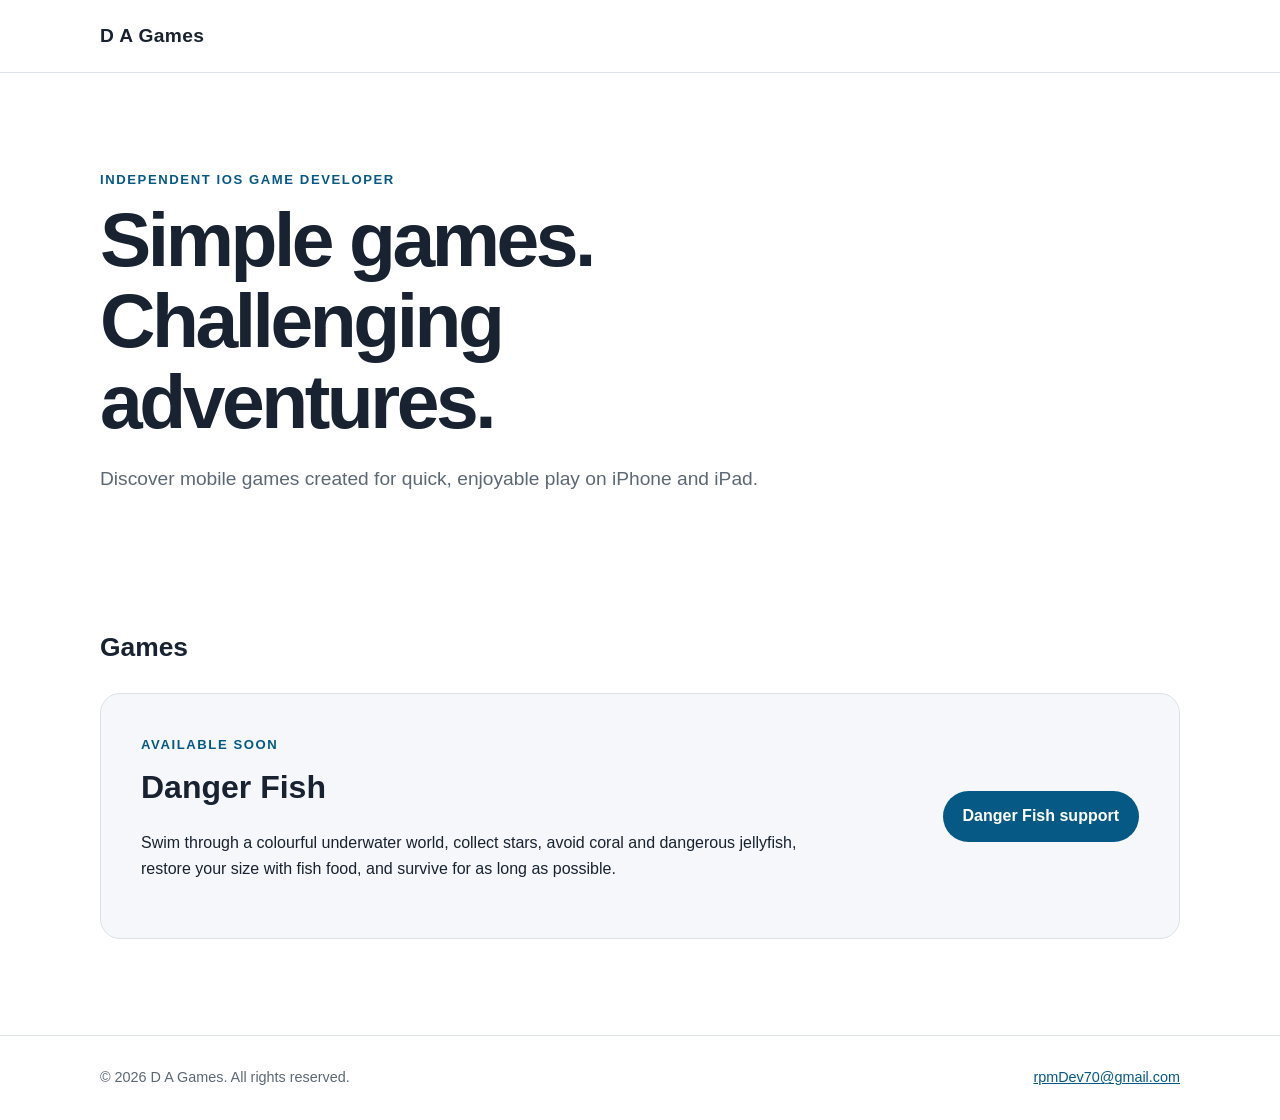
==== index.html @ 80ea8afc "Create Danger Fish support site" ====
<!doctype html>
<html lang="en-GB">
  <head>
    <meta charset="UTF-8" />
    <meta name="viewport" content="width=device-width, initial-scale=1.0" />

    <meta
      name="description"
      content="Support and information for mobile games published by D A Games."
    />

    <title>D A Games</title>

    <link rel="stylesheet" href="styles.css" />
  </head>

  <body>
    <header class="site-header">
      <div class="container">
        <a class="brand" href="index.html">D A Games</a>
      </div>
    </header>

    <main>
      <section class="hero container">
        <p class="eyebrow">Independent iOS Game Developer</p>

        <h1>Simple games. Challenging adventures.</h1>

        <p class="hero-copy">
          Discover mobile games created for quick, enjoyable play on iPhone and
          iPad.
        </p>
      </section>

      <section class="container section">
        <h2>Games</h2>

        <article class="game-card">
          <div>
            <p class="eyebrow">Available soon</p>

            <h3>Danger Fish</h3>

            <p>
              Swim through a colourful underwater world, collect stars, avoid
              coral and dangerous jellyfish, restore your size with fish food,
              and survive for as long as possible.
            </p>
          </div>

          <a class="button" href="danger-fish/index.html">
            Danger Fish support
          </a>
        </article>
      </section>
    </main>

    <footer class="site-footer">
      <div class="container footer-content">
        <p>&copy; 2026 D A Games. All rights reserved.</p>

        <a href="mailto:rpmDev70@gmail.com">rpmDev70@gmail.com</a>
      </div>
    </footer>
  </body>
</html>
---- styles.css ----
:root {
  --background: #ffffff;
  --surface: #f5f7fa;
  --text: #182230;
  --muted: #5d6875;
  --border: #dce2e8;
  --accent: #075985;
  --accent-dark: #0c4a6e;
  --content-width: 1080px;
}

* {
  box-sizing: border-box;
}

html {
  scroll-behavior: smooth;
}

body {
  margin: 0;
  background: var(--background);
  color: var(--text);
  font-family:
    -apple-system, BlinkMacSystemFont, "Segoe UI", Helvetica, Arial, sans-serif;
  font-size: 16px;
  line-height: 1.65;
}

a {
  color: var(--accent);
}

a:hover {
  color: var(--accent-dark);
}

.container {
  width: min(calc(100% - 40px), var(--content-width));
  margin-inline: auto;
}

.site-header {
  border-bottom: 1px solid var(--border);
}

.site-header .container {
  display: flex;
  align-items: center;
  min-height: 72px;
}

.brand {
  color: var(--text);
  font-size: 1.2rem;
  font-weight: 700;
  letter-spacing: 0.02em;
  text-decoration: none;
}

.hero {
  padding-block: 96px 72px;
}

.hero h1,
.page-content h1 {
  max-width: 760px;
  margin: 8px 0 20px;
  font-size: clamp(2.5rem, 7vw, 4.8rem);
  line-height: 1.06;
  letter-spacing: -0.045em;
}

.hero-copy,
.lead {
  max-width: 680px;
  color: var(--muted);
  font-size: 1.2rem;
}

.eyebrow {
  margin: 0;
  color: var(--accent);
  font-size: 0.82rem;
  font-weight: 700;
  letter-spacing: 0.12em;
  text-transform: uppercase;
}

.section {
  padding-block: 40px 96px;
}

.section h2,
.content-section h2 {
  margin-top: 0;
  font-size: 1.65rem;
}

.game-card {
  display: grid;
  grid-template-columns: 1fr auto;
  gap: 40px;
  align-items: center;
  margin-top: 24px;
  padding: 40px;
  border: 1px solid var(--border);
  border-radius: 20px;
  background: var(--surface);
}

.game-card h3 {
  margin: 5px 0 10px;
  font-size: 2rem;
}

.game-card p {
  max-width: 700px;
}

.button {
  display: inline-block;
  padding: 12px 20px;
  border-radius: 999px;
  background: var(--accent);
  color: #ffffff;
  font-weight: 700;
  text-decoration: none;
  white-space: nowrap;
}

.button:hover {
  background: var(--accent-dark);
  color: #ffffff;
}

.page-content {
  min-height: 70vh;
  padding-block: 80px 96px;
}

.content-section {
  max-width: 760px;
  margin-top: 56px;
}

.legal-content {
  max-width: 840px;
}

.legal-content p,
.content-section p {
  color: var(--muted);
}

.text-link {
  font-weight: 650;
  text-underline-offset: 3px;
}

.details-list {
  margin: 0;
}

.details-list div {
  display: grid;
  grid-template-columns: 140px 1fr;
  gap: 20px;
  padding-block: 14px;
  border-bottom: 1px solid var(--border);
}

.details-list dt {
  font-weight: 700;
}

.details-list dd {
  margin: 0;
  color: var(--muted);
}

.site-footer {
  border-top: 1px solid var(--border);
}

.footer-content {
  display: flex;
  justify-content: space-between;
  gap: 24px;
  padding-block: 30px;
  color: var(--muted);
  font-size: 0.9rem;
}

.footer-content p {
  margin: 0;
}

@media (max-width: 700px) {
  .hero {
    padding-block: 64px 48px;
  }

  .game-card {
    grid-template-columns: 1fr;
    gap: 20px;
    padding: 28px;
  }

  .button {
    justify-self: start;
  }

  .page-content {
    padding-block: 56px 72px;
  }

  .details-list div {
    grid-template-columns: 1fr;
    gap: 2px;
  }

  .footer-content {
    flex-direction: column;
    gap: 6px;
  }
}
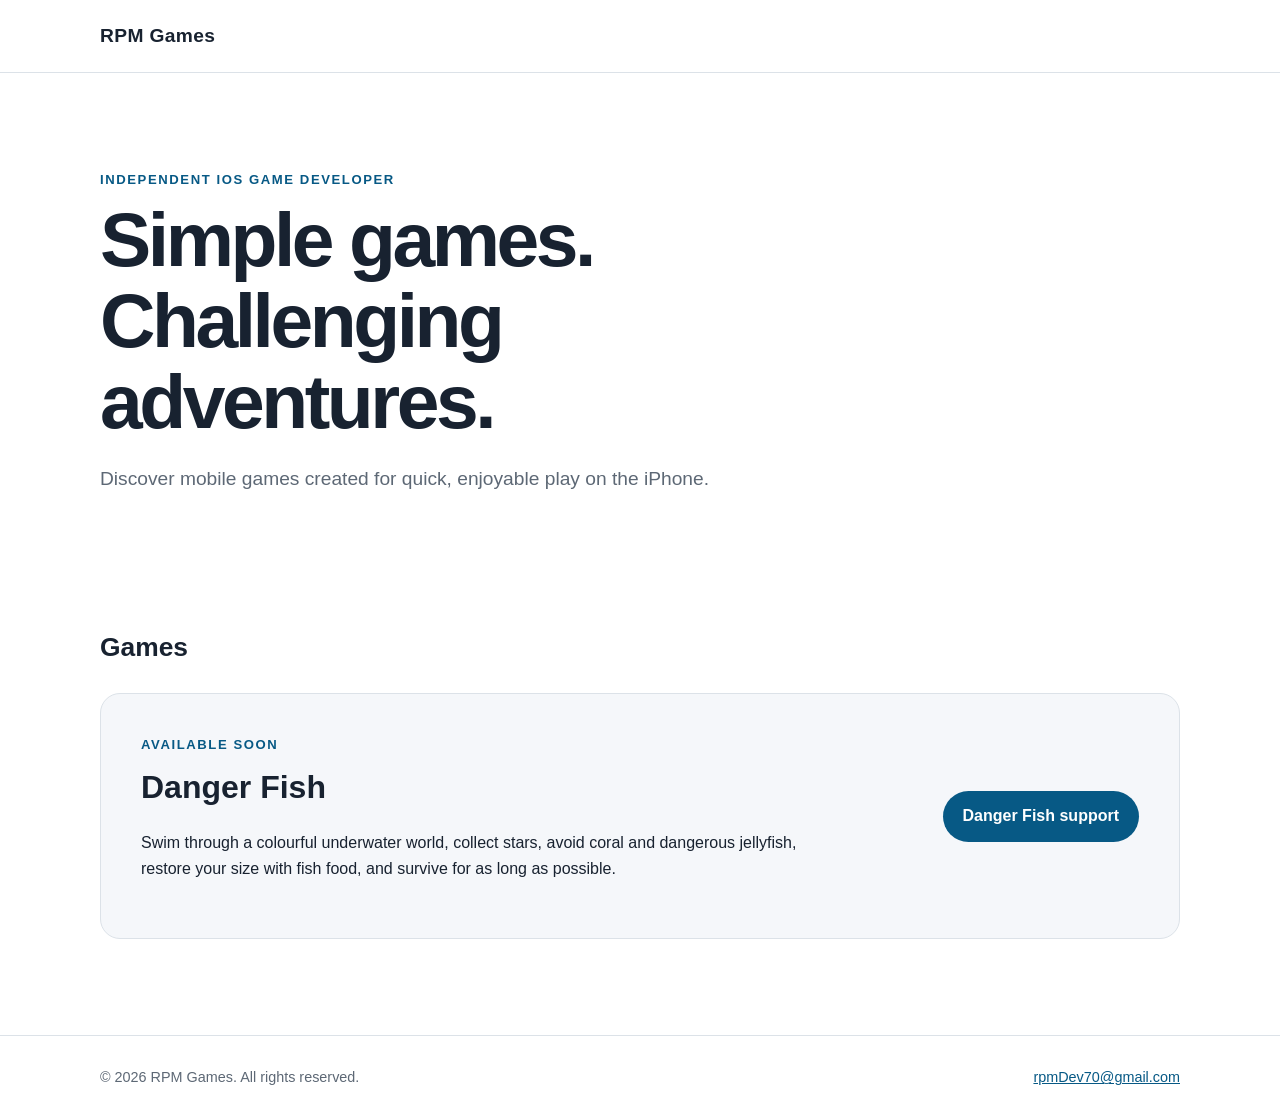
==== commit 053320ae: "RPM Games branding" ====
--- a/index.html
+++ b/index.html
@@ -6,10 +6,10 @@
 
     <meta
       name="description"
-      content="Support and information for mobile games published by D A Games."
+      content="Support and information for mobile games published by RPM Games."
     />
 
-    <title>D A Games</title>
+    <title>RPM Games</title>
 
     <link rel="stylesheet" href="styles.css" />
   </head>
@@ -17,7 +17,7 @@
   <body>
     <header class="site-header">
       <div class="container">
-        <a class="brand" href="index.html">D A Games</a>
+        <a class="brand" href="index.html">RPM Games</a>
       </div>
     </header>
 
@@ -28,8 +28,7 @@
         <h1>Simple games. Challenging adventures.</h1>
 
         <p class="hero-copy">
-          Discover mobile games created for quick, enjoyable play on iPhone and
-          iPad.
+          Discover mobile games created for quick, enjoyable play on the iPhone.
         </p>
       </section>
 
@@ -58,7 +57,7 @@
 
     <footer class="site-footer">
       <div class="container footer-content">
-        <p>&copy; 2026 D A Games. All rights reserved.</p>
+        <p>&copy; 2026 RPM Games. All rights reserved.</p>
 
         <a href="mailto:rpmDev70@gmail.com">rpmDev70@gmail.com</a>
       </div>
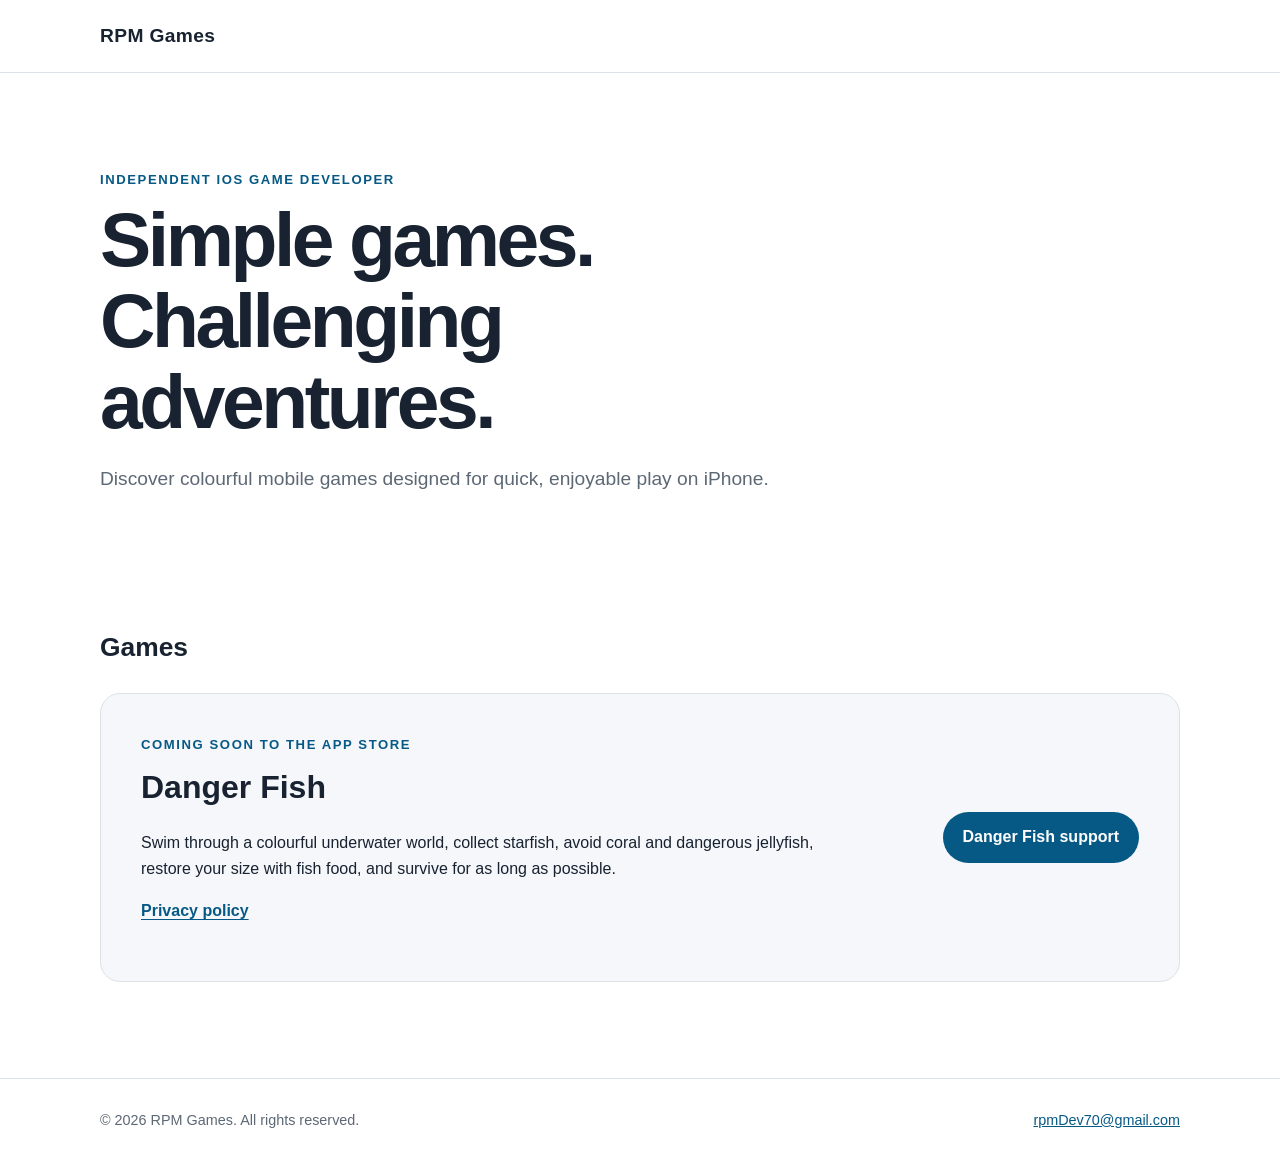
==== commit b4e935ec: "Prepare website for Danger Fish App Store release" ====
--- a/index.html
+++ b/index.html
@@ -6,7 +6,7 @@
 
     <meta
       name="description"
-      content="Support and information for mobile games published by RPM Games."
+      content="Mobile games and support information from independent iOS developer RPM Games."
     />
 
     <title>RPM Games</title>
@@ -23,12 +23,13 @@
 
     <main>
       <section class="hero container">
-        <p class="eyebrow">Independent iOS Game Developer</p>
+        <p class="eyebrow">Independent iOS game developer</p>
 
         <h1>Simple games. Challenging adventures.</h1>
 
         <p class="hero-copy">
-          Discover mobile games created for quick, enjoyable play on the iPhone.
+          Discover colourful mobile games designed for quick, enjoyable play
+          on iPhone.
         </p>
       </section>
 
@@ -37,14 +38,20 @@
 
         <article class="game-card">
           <div>
-            <p class="eyebrow">Available soon</p>
+            <p class="eyebrow">Coming soon to the App Store</p>
 
             <h3>Danger Fish</h3>
 
             <p>
-              Swim through a colourful underwater world, collect stars, avoid
-              coral and dangerous jellyfish, restore your size with fish food,
-              and survive for as long as possible.
+              Swim through a colourful underwater world, collect starfish,
+              avoid coral and dangerous jellyfish, restore your size with fish
+              food, and survive for as long as possible.
+            </p>
+
+            <p>
+              <a class="text-link" href="danger-fish/privacy.html">
+                Privacy policy
+              </a>
             </p>
           </div>
 
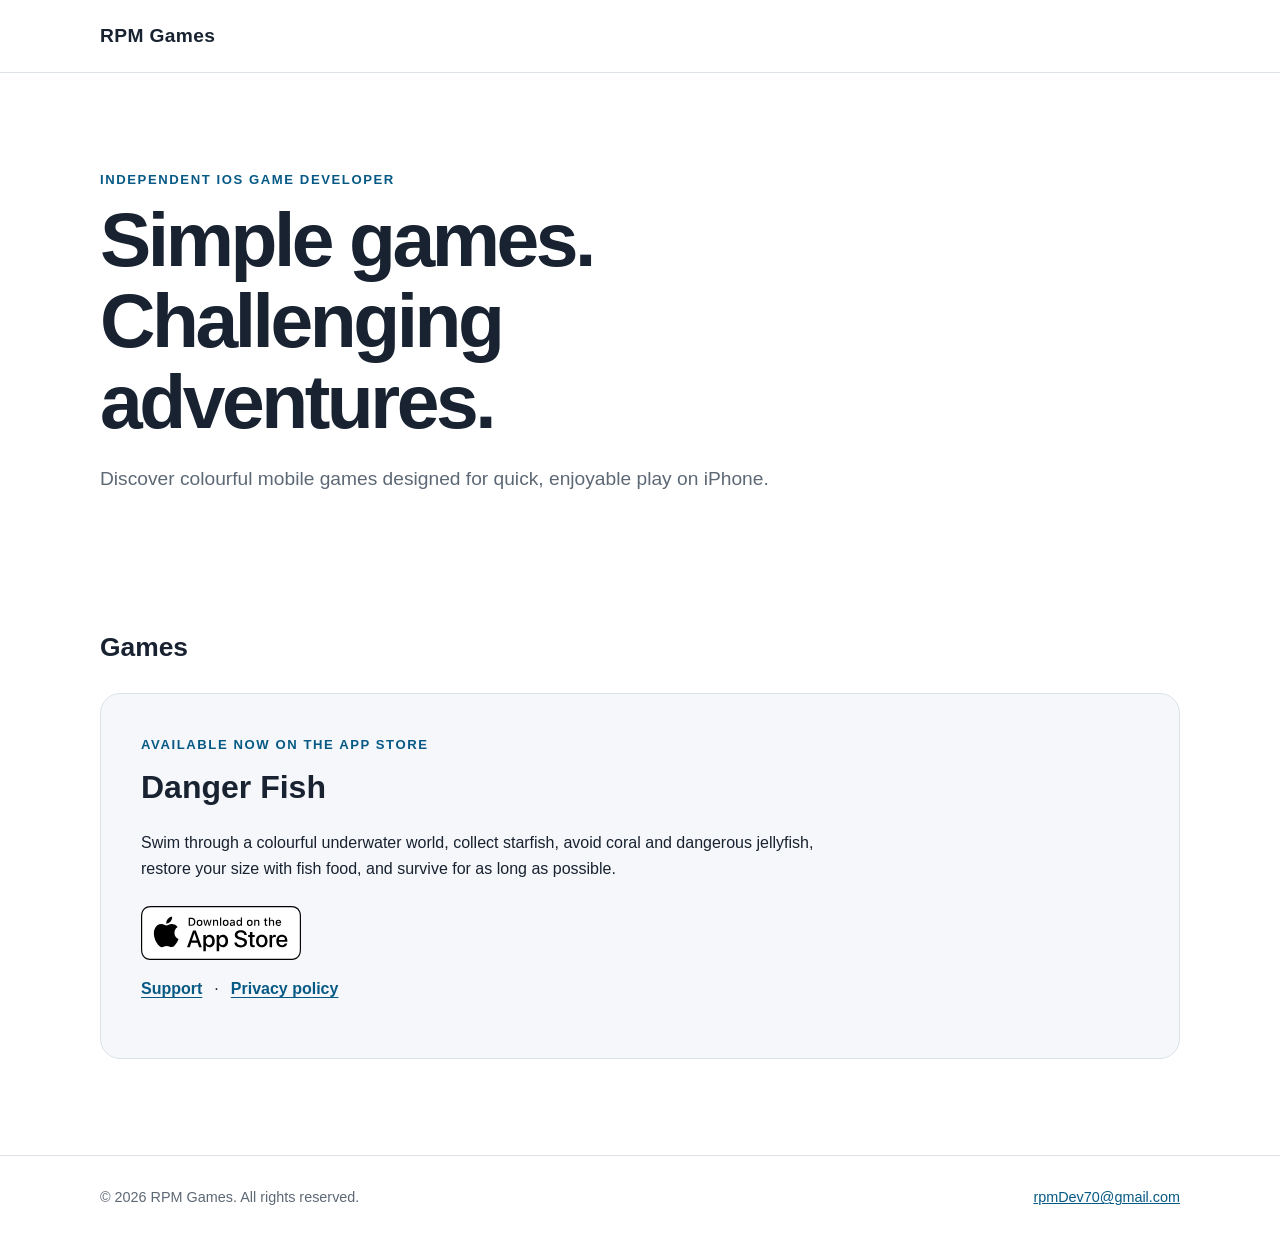
==== commit 73ff2e4b: "Go live for the Danger Fish App store release" ====
--- a/index.html
+++ b/index.html
@@ -7,6 +7,11 @@
     <meta
       name="description"
       content="Mobile games and support information from independent iOS developer RPM Games."
+    />
+
+    <meta
+      name="apple-itunes-app"
+      content="app-id=6793887620"
     />
 
     <title>RPM Games</title>
@@ -38,7 +43,7 @@
 
         <article class="game-card">
           <div>
-            <p class="eyebrow">Coming soon to the App Store</p>
+            <p class="eyebrow">Available now on the App Store</p>
 
             <h3>Danger Fish</h3>
 
@@ -48,16 +53,33 @@
               food, and survive for as long as possible.
             </p>
 
-            <p>
+            <div class="store-links">
+              <a
+                href="https://apps.apple.com/gb/app/danger-fish/id67938820"76
+                target="_blank"
+                rel="noopener noreferrer"
+                aria-label="Download Danger Fish on the App Store"
+              >
+                <img
+                  src="images/download-on-the-app-store-en-us/white.svg"
+                  alt="Download on the App Store"
+                  class="app-store-badge"
+                />
+              </a>
+            </div>
+
+            <p class="game-links">
+              <a class="text-link" href="danger-fish/index.html">
+                Support
+              </a>
+
+              <span aria-hidden="true">·</span>
+
               <a class="text-link" href="danger-fish/privacy.html">
                 Privacy policy
               </a>
             </p>
           </div>
-
-          <a class="button" href="danger-fish/index.html">
-            Danger Fish support
-          </a>
         </article>
       </section>
     </main>
--- a/styles.css
+++ b/styles.css
@@ -76,6 +76,26 @@
   max-width: 680px;
   color: var(--muted);
   font-size: 1.2rem;
+}
+
+.store-links {
+  margin-top: 1.5rem;
+  margin-bottom: 1rem;
+}
+
+.app-store-badge {
+  display: block;
+  width: 160px;
+  max-width: 100%;
+  height: auto;
+}
+
+.game-links {
+  display: flex;
+  flex-wrap: wrap;
+  gap: 0.75rem;
+  align-items: center;
+  margin-top: 0;
 }
 
 .eyebrow {
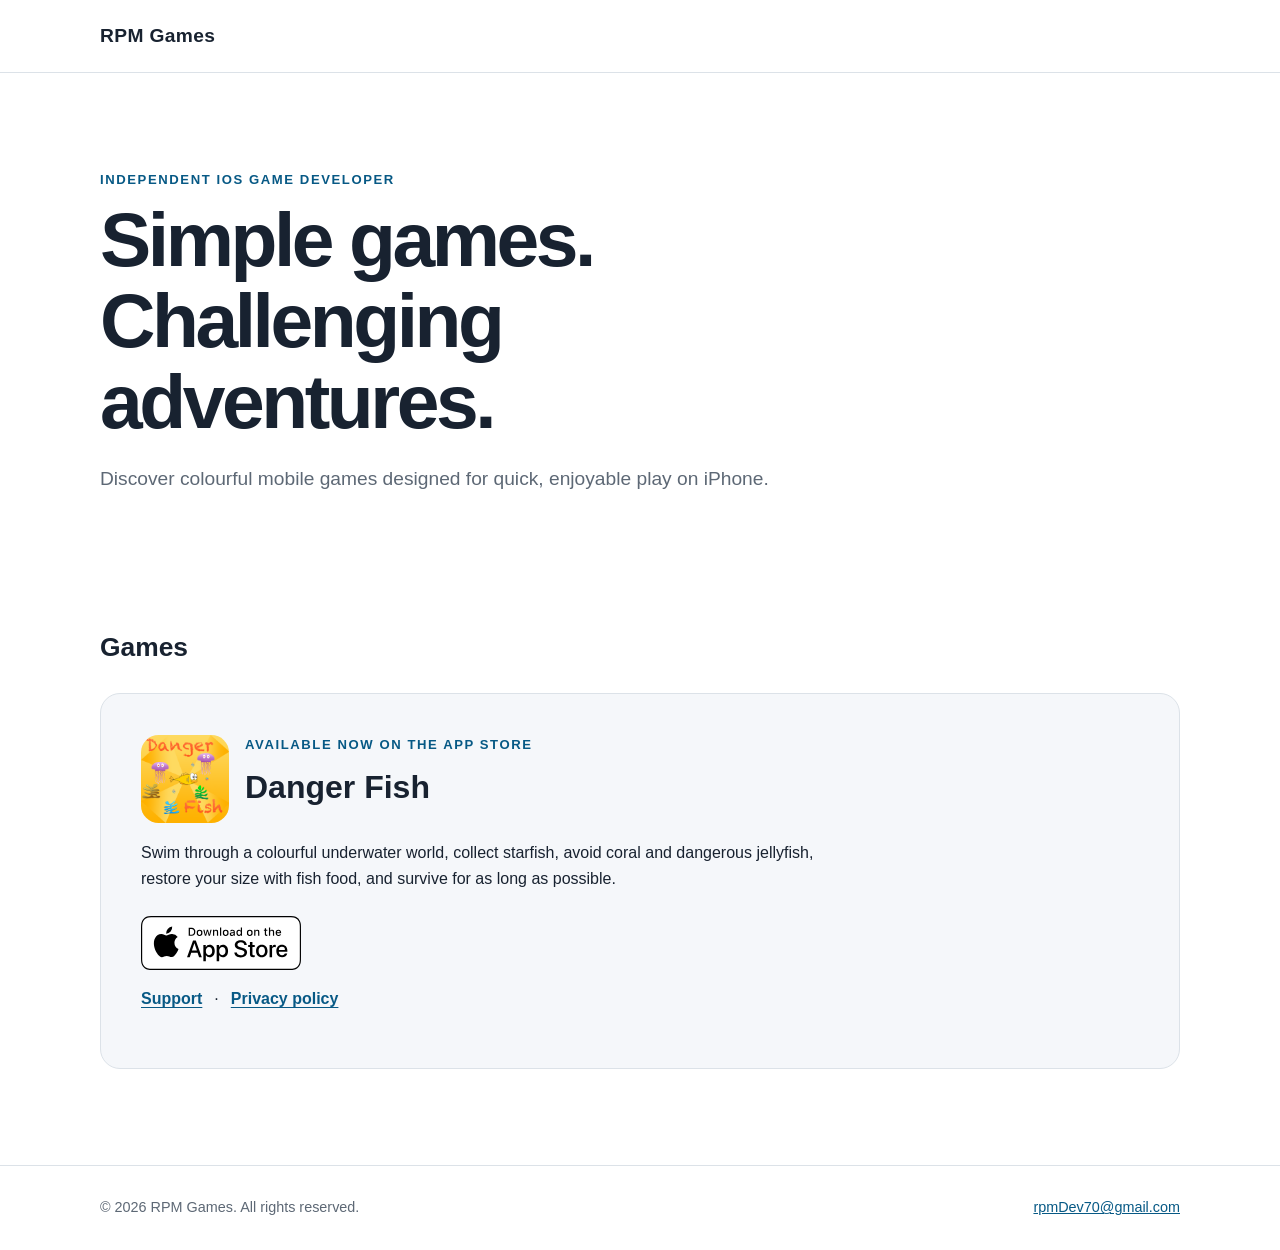
==== commit e8ab5772: "Go live for the Danger Fish App store release including App icon" ====
--- a/index.html
+++ b/index.html
@@ -43,9 +43,18 @@
 
         <article class="game-card">
           <div>
-            <p class="eyebrow">Available now on the App Store</p>
+            <div class="game-header">
+              <img
+                src="images/icon1024 - Vectors III 1.png"
+                alt="Danger Fish app icon"
+                class="game-icon"
+              />
 
-            <h3>Danger Fish</h3>
+              <div>
+                <p class="eyebrow">Available now on the App Store</p>
+                <h3>Danger Fish</h3>
+              </div>
+          </div>
 
             <p>
               Swim through a colourful underwater world, collect starfish,
--- a/styles.css
+++ b/styles.css
@@ -98,6 +98,20 @@
   margin-top: 0;
 }
 
+.game-header {
+  display: flex;
+  align-items: center;
+  gap: 1rem;
+}
+
+.game-icon {
+  width: 88px;
+  height: 88px;
+  border-radius: 20%;
+  object-fit: cover;
+  flex-shrink: 0;
+}
+
 .eyebrow {
   margin: 0;
   color: var(--accent);
